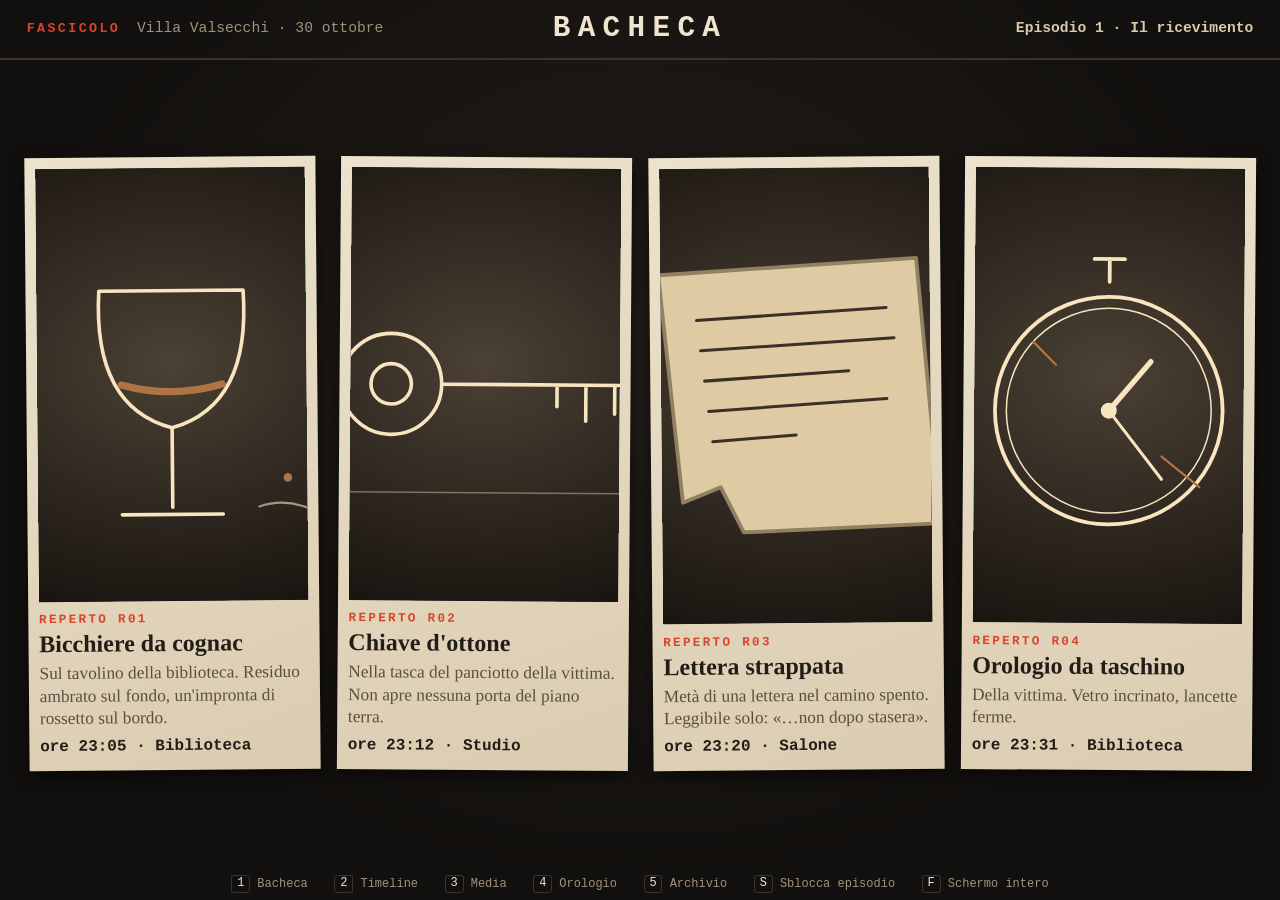
==== docs/index.html @ 8d909b54 "Sito cena con delitto: schermo centrale, schede personali, episodi cifrati - Schermo centrale con 5 " ====
<!doctype html>
<html lang="it">
<head>
  <meta charset="utf-8">
  <meta name="viewport" content="width=device-width, initial-scale=1">
  <meta name="robots" content="noindex,nofollow">
  <meta name="referrer" content="no-referrer">
  <title>Fascicolo</title>
  <link rel="stylesheet" href="assets/css/schermo.css">
</head>
<body data-vista="1">
  <header class="testata">
    <div class="testata-sx"><span class="etichetta">Fascicolo</span> <span id="testata-luogo"></span></div>
    <h1 id="testata-titolo"></h1>
    <div class="testata-dx" id="testata-episodio"></div>
  </header>

  <main>
    <section class="vista" id="vista-1" aria-label="Bacheca"></section>
    <section class="vista" id="vista-2" aria-label="Timeline" hidden></section>
    <section class="vista" id="vista-3" aria-label="Media" hidden></section>
    <section class="vista" id="vista-4" aria-label="Orologio" hidden></section>
    <section class="vista" id="vista-5" aria-label="Archivio" hidden></section>
  </main>

  <footer class="tasti" id="tasti"></footer>

  <div class="overlay" id="sblocco" hidden>
    <form class="sblocco-scheda" id="sblocco-form" autocomplete="off">
      <p class="etichetta" id="sblocco-titolo"></p>
      <input type="password" id="sblocco-input" autocomplete="off" spellcheck="false" aria-label="Passphrase">
      <p class="sblocco-esito" id="sblocco-esito"></p>
      <p class="sblocco-aiuto">Invio per aprire · Esc per chiudere</p>
    </form>
  </div>

  <div class="overlay overlay-scuro" id="ingrandimento" hidden>
    <figure class="ingrandimento">
      <img id="ingrandimento-img" alt="">
      <figcaption>
        <p class="etichetta accento" id="ingrandimento-etichetta"></p>
        <h2 id="ingrandimento-titolo"></h2>
        <p id="ingrandimento-testo"></p>
        <p class="ingrandimento-meta" id="ingrandimento-meta"></p>
      </figcaption>
    </figure>
  </div>

  <div class="avviso" id="avviso" hidden></div>

  <script src="assets/js/cripta.js"></script>
  <script src="assets/js/offline.js"></script>
  <script src="assets/js/schermo.js"></script>
  <script src="assets/js/vista-bacheca.js"></script>
  <script src="assets/js/vista-timeline.js"></script>
  <script src="assets/js/vista-media.js"></script>
  <script src="assets/js/vista-orologio.js"></script>
  <script src="assets/js/vista-archivio.js"></script>
</body>
</html>
---- docs/assets/css/schermo.css ----
/*
 * Schermo centrale — pensato per 1920x1080 visto da 3 metri.
 * Tutto è in rem e 1rem = 20px a 1920x1080: su altre risoluzioni scala in proporzione.
 */

:root {
  --fondo: #12100e;
  --fondo-2: #1b1814;
  --linea: #3a332b;
  --carta: #e8dcc2;
  --carta-2: #d9caa9;
  --inchiostro: #231d17;
  --inchiostro-2: #5b4f40;
  --testo: #efe5cf;
  --testo-tenue: #a0937c;
  --accento: #d9442b;       /* rosso timbro: l'unico colore caldo */
  --accento-scuro: #a8301c;
  --macchina: "Courier New", Courier, "Nimbus Mono PS", monospace;
  --serif: Georgia, "Times New Roman", serif;
  color-scheme: dark;
}

* { box-sizing: border-box; }

html { font-size: min(1.0417vw, 1.852vh); }

body {
  margin: 0;
  height: 100vh;
  overflow: hidden;
  display: grid;
  grid-template-rows: 4.5rem 1fr 2.4rem;
  background: var(--fondo) radial-gradient(ellipse at 50% 40%, #221d18 0%, var(--fondo) 70%);
  color: var(--testo);
  font-family: var(--serif);
  font-size: 1.4rem;
  line-height: 1.3;
}

body.inattivo { cursor: none; }

[hidden] { display: none !important; }

h1, h2, p { margin: 0; }

.etichetta {
  font-family: var(--macchina);
  font-weight: bold;
  font-size: 1rem;
  letter-spacing: .18em;
  text-transform: uppercase;
  color: var(--testo-tenue);
}
.accento { color: var(--accento); }

/* ---------- testata e legenda ---------- */

.testata {
  display: grid;
  grid-template-columns: 1fr auto 1fr;
  align-items: center;
  padding: 0 2rem;
  border-bottom: 2px solid var(--linea);
}
.testata-sx { font-family: var(--macchina); font-size: 1.1rem; color: var(--testo-tenue); }
.testata-sx .etichetta { color: var(--accento); margin-right: .6rem; }
.testata h1 {
  font-family: var(--macchina);
  font-size: 2.2rem;
  letter-spacing: .25em;
  text-transform: uppercase;
}
.testata-dx { text-align: right; font-family: var(--macchina); font-size: 1.1rem; font-weight: bold; color: var(--carta-2); }

.tasti {
  display: flex;
  gap: 2rem;
  justify-content: center;
  align-items: center;
  font-family: var(--macchina);
  font-size: .9rem;
  color: var(--testo-tenue);
  transition: opacity .4s;
}
.tasti kbd {
  display: inline-block;
  min-width: 1.5em;
  padding: .05em .4em;
  border: 1px solid var(--linea);
  border-radius: 3px;
  text-align: center;
  color: var(--testo);
  font-family: inherit;
}
body.inattivo .tasti { opacity: 0; }

main { position: relative; min-height: 0; }
.vista { position: absolute; inset: 0; padding: 1.5rem 2rem; }

/* Orologio e media sul palco occupano tutto lo schermo. */
body[data-vista="4"] .testata, body[data-vista="4"] .tasti,
body[data-vista="3"]:has(.sul-palco) .testata, body[data-vista="3"]:has(.sul-palco) .tasti { visibility: hidden; }
body[data-vista="4"] main, body[data-vista="3"]:has(.sul-palco) main { grid-row: 1 / -1; }

.vuoto { color: var(--testo-tenue); font-style: italic; font-size: 1.8rem; text-align: center; margin-top: 20vh; }

/* ---------- carta ---------- */

.carta {
  background: var(--carta);
  color: var(--inchiostro);
}

/* ---------- 1. bacheca ---------- */

.bacheca {
  height: 100%;
  display: grid;
  grid-template-columns: repeat(var(--colonne, 4), minmax(0, 1fr));
  grid-template-rows: repeat(var(--righe, 1), minmax(0, 1fr));
  gap: 1.6rem;
  align-content: center;
}
.bacheca[data-densita="1"] { grid-template-rows: minmax(0, 46rem); }

.reperto {
  position: relative;
  display: flex;
  flex-direction: column;
  min-height: 0;
  padding: .8rem .8rem 1rem;
  background: var(--carta) linear-gradient(160deg, rgba(255,255,255,.18), rgba(120,90,50,.12));
  color: var(--inchiostro);
  box-shadow: 0 .4rem 1.2rem rgba(0,0,0,.55);
  cursor: pointer;
}
.reperto:nth-child(odd) { transform: rotate(-.5deg); }
.reperto:nth-child(even) { transform: rotate(.4deg); }
.reperto.scelto { outline: .3rem solid var(--carta); outline-offset: .35rem; }
body.inattivo .reperto.scelto { outline-color: transparent; }

.reperto-foto { flex: 1; min-height: 0; background: #111; }
.reperto-foto img { width: 100%; height: 100%; object-fit: cover; display: block; filter: sepia(.25) contrast(1.05); }
.reperto-testo { padding-top: .8rem; }
.reperto-testo .etichetta { font-size: .95rem; }
.reperto h2 { font-size: 1.8rem; line-height: 1.15; margin: .2rem 0 .3rem; }
.reperto-didascalia { font-size: 1.3rem; line-height: 1.3; color: var(--inchiostro-2); }
.reperto-ora { margin-top: .5rem; font-family: var(--macchina); font-weight: bold; font-size: 1.2rem; }
.bacheca[data-densita="3"] .reperto-didascalia,
.bacheca[data-densita="4"] .reperto-didascalia { display: none; }

.nuovo::after {
  content: "Nuovo";
  position: absolute;
  top: 1.4rem;
  right: 1.2rem;
  padding: .15rem .6rem;
  border: .2rem solid var(--accento);
  color: var(--accento);
  font-family: var(--macchina);
  font-weight: bold;
  font-size: 1rem;
  letter-spacing: .15em;
  text-transform: uppercase;
  transform: rotate(-6deg);
  background: rgba(232,220,194,.85);
}

/* ---------- 2. timeline ---------- */

#vista-2 { display: grid; grid-template-rows: auto 1fr; gap: .8rem; padding-top: 1rem; }
#vista-2[hidden] { display: none; }

.tl-barra { display: flex; align-items: center; justify-content: space-between; gap: 2rem; min-height: 4.2rem; }
.tl-dettaglio { font-size: 1.15rem; color: var(--testo-tenue); columns: 3; column-gap: 2rem; max-height: 4.4rem; overflow: hidden; }
.tl-dettaglio b { color: var(--testo); font-weight: bold; }

.tl-contatore {
  display: flex;
  align-items: center;
  gap: 1.2rem;
  padding: .3rem 1.4rem;
  border: .2rem solid var(--linea);
  white-space: nowrap;
}
.tl-numero { font-family: var(--macchina); font-weight: bold; font-size: 3.2rem; line-height: 1; color: var(--testo-tenue); }
.tl-contatore.attivo { border-color: var(--accento); }
.tl-contatore.attivo .etichetta, .tl-contatore.attivo .tl-numero { color: var(--accento); }
.tl-contatore.timbro { animation: timbro .22s ease-out; }
@keyframes timbro {
  from { transform: scale(1.35) rotate(-4deg); opacity: .3; }
  to { transform: none; opacity: 1; }
}

.timeline {
  display: grid;
  grid-template-columns: 15rem repeat(var(--fasce), minmax(0, 1fr));
  grid-template-rows: 2.8rem repeat(var(--persone), minmax(0, 1fr));
  min-height: 0;
  border-top: 2px solid var(--linea);
  border-left: 2px solid var(--linea);
}
.timeline > div {
  display: flex;
  align-items: center;
  min-width: 0;
  padding: 0 .9rem;
  border-right: 2px solid var(--linea);
  border-bottom: 2px solid var(--linea);
  white-space: nowrap;
  overflow: hidden;
  text-overflow: ellipsis;
}
.tl-angolo { background: var(--fondo-2); }
.tl-fascia {
  justify-content: center;
  background: var(--fondo-2);
  font-family: var(--macchina);
  font-weight: bold;
  font-size: 1.5rem;
  color: var(--carta-2);
}
.tl-fascia.rossa { box-shadow: inset 0 -.35rem 0 var(--accento); }
.tl-nome {
  background: var(--fondo-2);
  font-weight: bold;
  font-size: 1.45rem;
  color: var(--carta);
}
.tl-nome.rossa { box-shadow: inset .4rem 0 0 var(--accento); }

.tl-cella { font-size: 1.5rem; color: var(--testo); cursor: text; }
.tl-cella:empty::before { content: "·"; color: var(--linea); margin: auto; }
.tl-cella.ignota { color: var(--testo-tenue); font-style: italic; }
.tl-cella.rossa {
  background: var(--accento);
  color: #fff6ea;
  font-weight: bold;
}
.tl-cella.cursore { outline: .2rem solid var(--carta-2); outline-offset: -.3rem; }
body.inattivo .tl-cella.cursore { outline-color: transparent; }
.tl-cella.in-modifica { padding: 0; background: var(--carta); }
.tl-cella input {
  width: 100%;
  height: 100%;
  padding: 0 .9rem;
  border: 0;
  outline: .25rem solid var(--accento);
  outline-offset: -.25rem;
  background: var(--carta);
  color: var(--inchiostro);
  font: inherit;
  font-weight: bold;
}

/* ---------- 3. media ---------- */

.media { display: grid; grid-template-columns: 34rem 1fr; gap: 2rem; }
.media[hidden] { display: none; }
.media-elenco { list-style: none; margin: 0; padding: 0; overflow: auto; }
.media-elenco li {
  position: relative;
  display: grid;
  gap: .2rem;
  padding: 1rem 1.2rem;
  margin-bottom: .8rem;
  border-left: .35rem solid var(--linea);
  background: var(--fondo-2);
  cursor: pointer;
}
.media-elenco li strong { font-size: 1.7rem; }
.media-elenco li.scelto { border-left-color: var(--accento); background: #26211b; }
.media-elenco li.nuovo::after { top: .8rem; right: .8rem; font-size: .8rem; }
.media-sotto { font-family: var(--macchina); font-size: 1.1rem; color: var(--testo-tenue); }

.media-palco {
  position: relative;
  display: grid;
  place-items: center;
  min-height: 0;
  background: #000;
  cursor: pointer;
}
.media-palco video { width: 100%; height: 100%; object-fit: contain; background: #000; }
.media-audio { display: none; }
.media.audio video { position: absolute; width: 1px; height: 1px; opacity: 0; }
.media.audio .media-audio { display: grid; gap: 1rem; text-align: center; }
.media-audio h2 { font-size: 4rem; }
.media-audio .media-sotto { font-size: 1.6rem; }
.media:not(.sul-palco) .media-palco { visibility: hidden; }

.media.sul-palco { grid-template-columns: 1fr; padding: 0; }
.media.sul-palco .media-elenco { display: none; }

.media-barra {
  position: absolute;
  left: 3rem; right: 3rem; bottom: 2.2rem;
  display: grid;
  grid-template-columns: auto 1fr auto;
  gap: 1.5rem;
  align-items: center;
  font-family: var(--macchina);
  font-weight: bold;
  font-size: 1.5rem;
  color: var(--carta);
  text-shadow: 0 0 .5rem #000;
  transition: opacity .4s;
}
.media-traccia { height: .5rem; background: rgba(232,220,194,.25); }
.media-avanzamento { height: 100%; background: var(--accento); }
.media-invito {
  position: absolute;
  padding: 1rem 2.4rem;
  border: .25rem solid var(--carta);
  background: rgba(0,0,0,.6);
  font-family: var(--macchina);
  font-weight: bold;
  font-size: 2.4rem;
  letter-spacing: .1em;
  color: var(--carta);
}
body.inattivo .media:not(.audio) .media-barra { opacity: 0; }

/* ---------- 4. orologio ---------- */

.orologio { display: flex; flex-direction: column; align-items: center; justify-content: center; gap: 1rem; }
.orologio[hidden] { display: none; }
.orologio .etichetta { font-size: 2rem; color: var(--accento); }
.orologio-ora {
  font-family: var(--macchina);
  font-weight: bold;
  font-size: 22rem;
  line-height: .9;
  letter-spacing: -.02em;
  color: var(--carta);
}
.orologio-luogo { font-family: var(--macchina); font-size: 1.8rem; color: var(--testo-tenue); }

/* ---------- 5. archivio (telefono della vittima) ---------- */

.archivio { display: grid; grid-template-columns: 1fr 34rem 1fr; gap: 3rem; align-items: center; padding-top: 1rem; padding-bottom: 1rem; }
.archivio[hidden] { display: none; }
.archivio-info { align-self: start; padding-top: 2rem; display: grid; gap: .8rem; color: var(--testo-tenue); font-size: 1.2rem; }
.archivio-info h2 { color: var(--carta); font-size: 2.2rem; line-height: 1.15; }

.telefono {
  height: 100%;
  max-height: 52rem;
  display: grid;
  grid-template-rows: 2.4rem 1fr 4.2rem;
  border: .7rem solid #050505;
  border-radius: 2.6rem;
  background: #0f1113;
  color: #e9ecef;
  font-family: -apple-system, "Segoe UI", Roboto, "Helvetica Neue", Arial, sans-serif;
  overflow: hidden;
  box-shadow: 0 0 0 .15rem #2b2b2b, 0 1.5rem 3rem rgba(0,0,0,.7);
}
.tel-stato { display: flex; justify-content: space-between; align-items: center; padding: 0 1.6rem; font-size: 1rem; font-weight: 600; }
.tel-app { display: flex; flex-direction: column; min-height: 0; }
.tel-testata { display: flex; align-items: center; gap: .6rem; padding: .7rem 1.2rem; background: #16191c; border-bottom: 1px solid #23272b; }
.tel-testata-testo { display: grid; }
.tel-testata strong { font-size: 1.6rem; }
.tel-testata span { font-size: 1rem; color: #8b949c; }
.tel-indietro { border: 0; background: none; color: #e9ecef; font-size: 2.6rem; line-height: 1; padding: 0 .4rem 0 0; cursor: pointer; }

.tel-lista { list-style: none; margin: 0; padding: 0; overflow: auto; flex: 1; }
.tel-chat, .tel-nota-voce { display: flex; align-items: center; gap: .9rem; padding: .9rem 1.2rem; border-bottom: 1px solid #1d2125; cursor: pointer; }
.tel-nota-voce { display: grid; gap: .2rem; }
.tel-avatar {
  flex: none;
  width: 3.2rem; height: 3.2rem;
  display: grid; place-items: center;
  border-radius: 50%;
  background: #2c3237;
  color: #c9d1d8;
  font-weight: 700;
  font-size: 1.15rem;
}
.tel-chat-centro { flex: 1; min-width: 0; display: grid; gap: .15rem; }
.tel-chat-centro strong, .tel-nota-voce strong { font-size: 1.3rem; }
.tel-anteprima { font-size: 1.1rem; color: #9aa3ab; white-space: nowrap; overflow: hidden; text-overflow: ellipsis; }
.tel-bozza { color: var(--accento); font-style: normal; font-weight: 600; }
.tel-chat-dx { display: grid; justify-items: end; gap: .3rem; }
.tel-ora { font-size: .95rem; color: #8b949c; }
.tel-badge { min-width: 1.6rem; padding: .05rem .45rem; border-radius: 1rem; background: var(--accento); color: #fff; font-size: .95rem; font-weight: 700; text-align: center; }

.tel-messaggi {
  flex: 1;
  overflow: auto;
  padding: .8rem 1rem;
  display: flex;
  flex-direction: column;
  gap: .45rem;
  background: #0b0d0e;
}
.tel-giorno { text-align: center; margin: .5rem 0; }
.tel-giorno span { padding: .2rem .8rem; border-radius: .6rem; background: #1d2226; color: #9aa3ab; font-size: .95rem; }
.tel-nonletti { align-self: stretch; text-align: center; margin: .4rem 0; padding: .3rem; background: #1d2226; color: var(--accento); font-size: .95rem; font-weight: 700; text-transform: uppercase; letter-spacing: .05em; }
.tel-bolla { max-width: 82%; padding: .5rem .8rem .35rem; border-radius: .9rem; font-size: 1.25rem; line-height: 1.3; display: grid; }
.tel-bolla.sua { align-self: flex-start; background: #1f2427; border-top-left-radius: .2rem; }
.tel-bolla.mia { align-self: flex-end; background: #3a2d22; border-top-right-radius: .2rem; }
.tel-mittente { font-size: .95rem; font-weight: 700; color: var(--carta-2); }
.tel-meta { justify-self: end; font-size: .85rem; color: #8b949c; margin-top: .1rem; }
.tel-spunte.lette { color: var(--carta-2); }

.tel-scrivi { display: flex; align-items: center; gap: .6rem; padding: .6rem .8rem; background: #16191c; }
.tel-campo { flex: 1; padding: .55rem 1rem; border-radius: 1.4rem; background: #23282c; color: #6d767e; font-size: 1.2rem; white-space: nowrap; overflow: hidden; text-overflow: ellipsis; }
.tel-campo.con-bozza { color: #e9ecef; white-space: normal; }
.tel-caret { display: inline-block; width: 2px; height: 1.2em; vertical-align: -.2em; background: var(--accento); margin-left: 1px; }
.tel-invia { width: 2.8rem; height: 2.8rem; display: grid; place-items: center; border-radius: 50%; background: #2c3237; color: #c9d1d8; }

.tel-galleria { flex: 1; overflow: auto; display: grid; grid-template-columns: repeat(3, 1fr); grid-auto-rows: 10rem; gap: 3px; padding: 3px; align-content: start; }
.tel-foto { padding: 0; border: 0; background: #000; cursor: pointer; }
.tel-foto img { width: 100%; height: 100%; object-fit: cover; display: block; }
.tel-nota { flex: 1; overflow: auto; padding: 1.2rem 1.4rem; font-size: 1.35rem; line-height: 1.45; white-space: pre-wrap; background: #121416; }
.tel-vuoto { padding: 2rem; color: #6d767e; text-align: center; font-style: italic; grid-column: 1 / -1; }

.tel-schede { display: grid; grid-template-columns: repeat(3, 1fr); background: #16191c; border-top: 1px solid #23272b; }
.tel-scheda {
  display: grid;
  place-content: center;
  gap: .1rem;
  border: 0;
  background: none;
  color: #9aa3ab;
  font: inherit;
  font-size: 1.15rem;
  font-weight: 600;
  cursor: pointer;
}
.tel-scheda.attiva { color: #fff; box-shadow: inset 0 .25rem 0 var(--accento); }
.tel-scheda:disabled { color: #4a5157; cursor: default; }
.tel-scheda small { font-size: .8rem; font-weight: 400; }

/* ---------- overlay ---------- */

.overlay {
  position: fixed;
  inset: 0;
  z-index: 10;
  display: grid;
  place-items: center;
  background: rgba(10,8,6,.82);
}
.overlay-scuro { background: rgba(5,4,3,.96); cursor: zoom-out; }

.sblocco-scheda {
  width: 44rem;
  display: grid;
  gap: 1.2rem;
  padding: 2.4rem 2.8rem;
  background: var(--carta);
  color: var(--inchiostro);
  border-top: .6rem solid var(--accento);
}
.sblocco-scheda .etichetta { color: var(--accento); font-size: 1.3rem; }
.sblocco-scheda input {
  width: 100%;
  padding: .6rem .8rem;
  border: 0;
  border-bottom: .2rem solid var(--inchiostro);
  background: transparent;
  color: var(--inchiostro);
  font-family: var(--macchina);
  font-size: 2.2rem;
  letter-spacing: .2em;
  outline: none;
}
.sblocco-esito { min-height: 1.5em; font-family: var(--macchina); font-weight: bold; color: var(--accento-scuro); }
.sblocco-aiuto { font-family: var(--macchina); font-size: 1rem; color: var(--inchiostro-2); }

.ingrandimento { display: grid; grid-template-columns: minmax(0, 1.7fr) minmax(0, 1fr); gap: 3rem; align-items: center; width: 100%; height: 100%; margin: 0; padding: 3rem 4rem; }
.ingrandimento img { width: 100%; height: 100%; max-height: calc(100vh - 6rem); object-fit: contain; }
.ingrandimento figcaption { display: grid; gap: 1.2rem; }
.ingrandimento h2 { font-size: 3.2rem; line-height: 1.1; color: var(--carta); }
.ingrandimento figcaption p { font-size: 1.9rem; line-height: 1.35; }
.ingrandimento .etichetta { font-size: 1.3rem; }
.ingrandimento-meta { font-family: var(--macchina); font-weight: bold; color: var(--carta-2); }

.avviso {
  position: fixed;
  left: 50%;
  bottom: 4rem;
  z-index: 20;
  transform: translateX(-50%);
  padding: 1rem 2.4rem;
  background: var(--carta);
  color: var(--inchiostro);
  border-left: .6rem solid var(--accento);
  font-family: var(--macchina);
  font-weight: bold;
  font-size: 1.6rem;
  box-shadow: 0 .5rem 2rem rgba(0,0,0,.6);
}
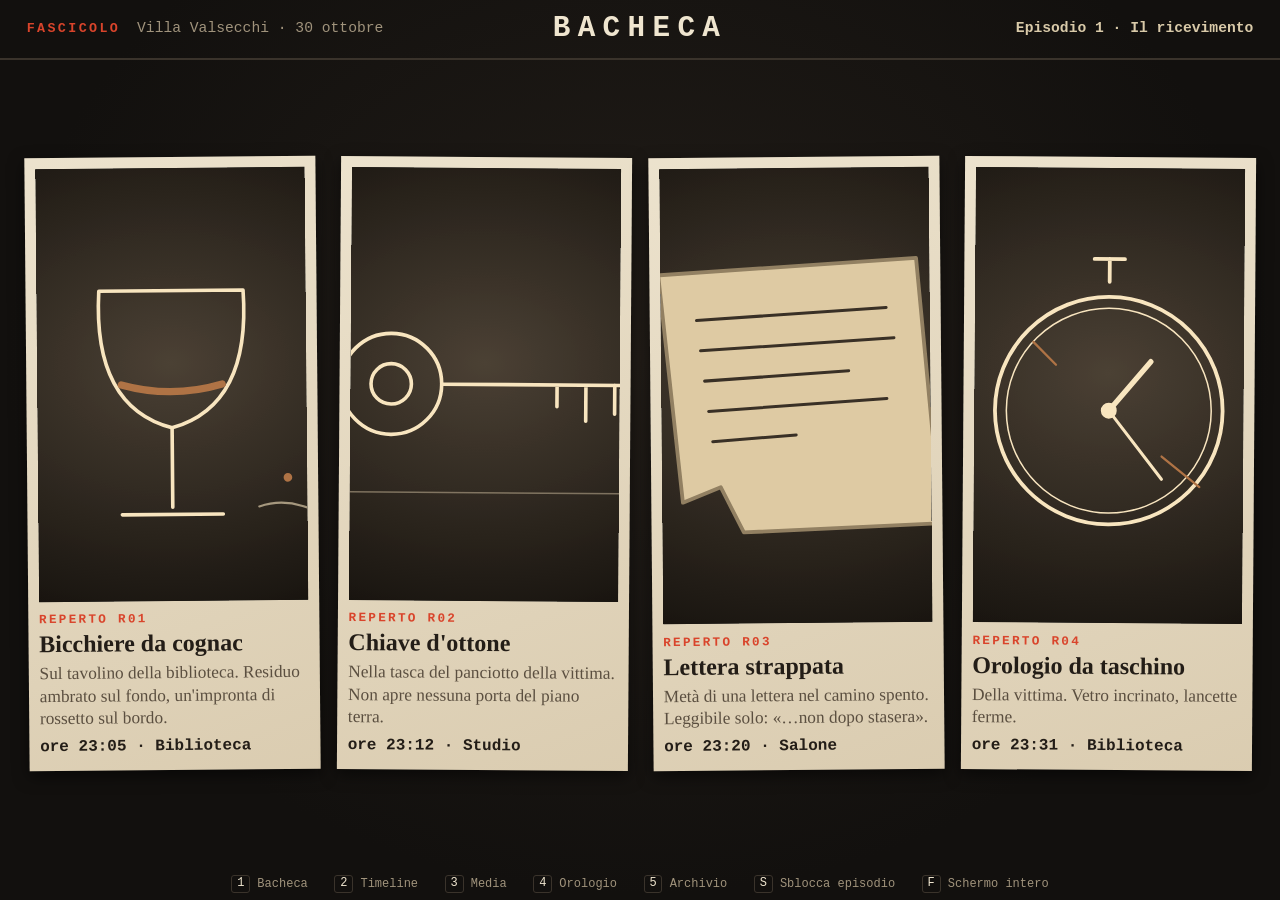
==== commit 46c525f7: "Regia via internet: console e schermo collegati tramite ntfy.sh - ponte.js: canale online cifrato co" ====
--- a/docs/index.html
+++ b/docs/index.html
@@ -56,5 +56,7 @@
   <script src="assets/js/vista-media.js"></script>
   <script src="assets/js/vista-orologio.js"></script>
   <script src="assets/js/vista-archivio.js"></script>
+  <script src="assets/js/ponte.js"></script>
+  <script src="assets/js/regia.js"></script>
 </body>
 </html>
--- a/docs/assets/css/schermo.css
+++ b/docs/assets/css/schermo.css
@@ -82,6 +82,7 @@
   color: var(--testo-tenue);
   transition: opacity .4s;
 }
+.tasto-vista { cursor: pointer; }
 .tasti kbd {
   display: inline-block;
   min-width: 1.5em;
@@ -433,6 +434,25 @@
 .tel-scheda:disabled { color: #4a5157; cursor: default; }
 .tel-scheda small { font-size: .8rem; font-weight: 400; }
 
+/* ---------- regia ---------- */
+
+.media-invito.in-regia { display: none; }
+.regia-attiva {
+  position: fixed;
+  right: 2rem;
+  top: 5.5rem;
+  z-index: 30;
+  display: grid;
+  gap: .4rem;
+  max-width: 26rem;
+  padding: 1rem 1.4rem;
+  background: var(--carta);
+  color: var(--inchiostro);
+  border-left: .5rem solid var(--accento);
+  font-size: 1.2rem;
+  cursor: pointer;
+}
+
 /* ---------- overlay ---------- */
 
 .overlay {
